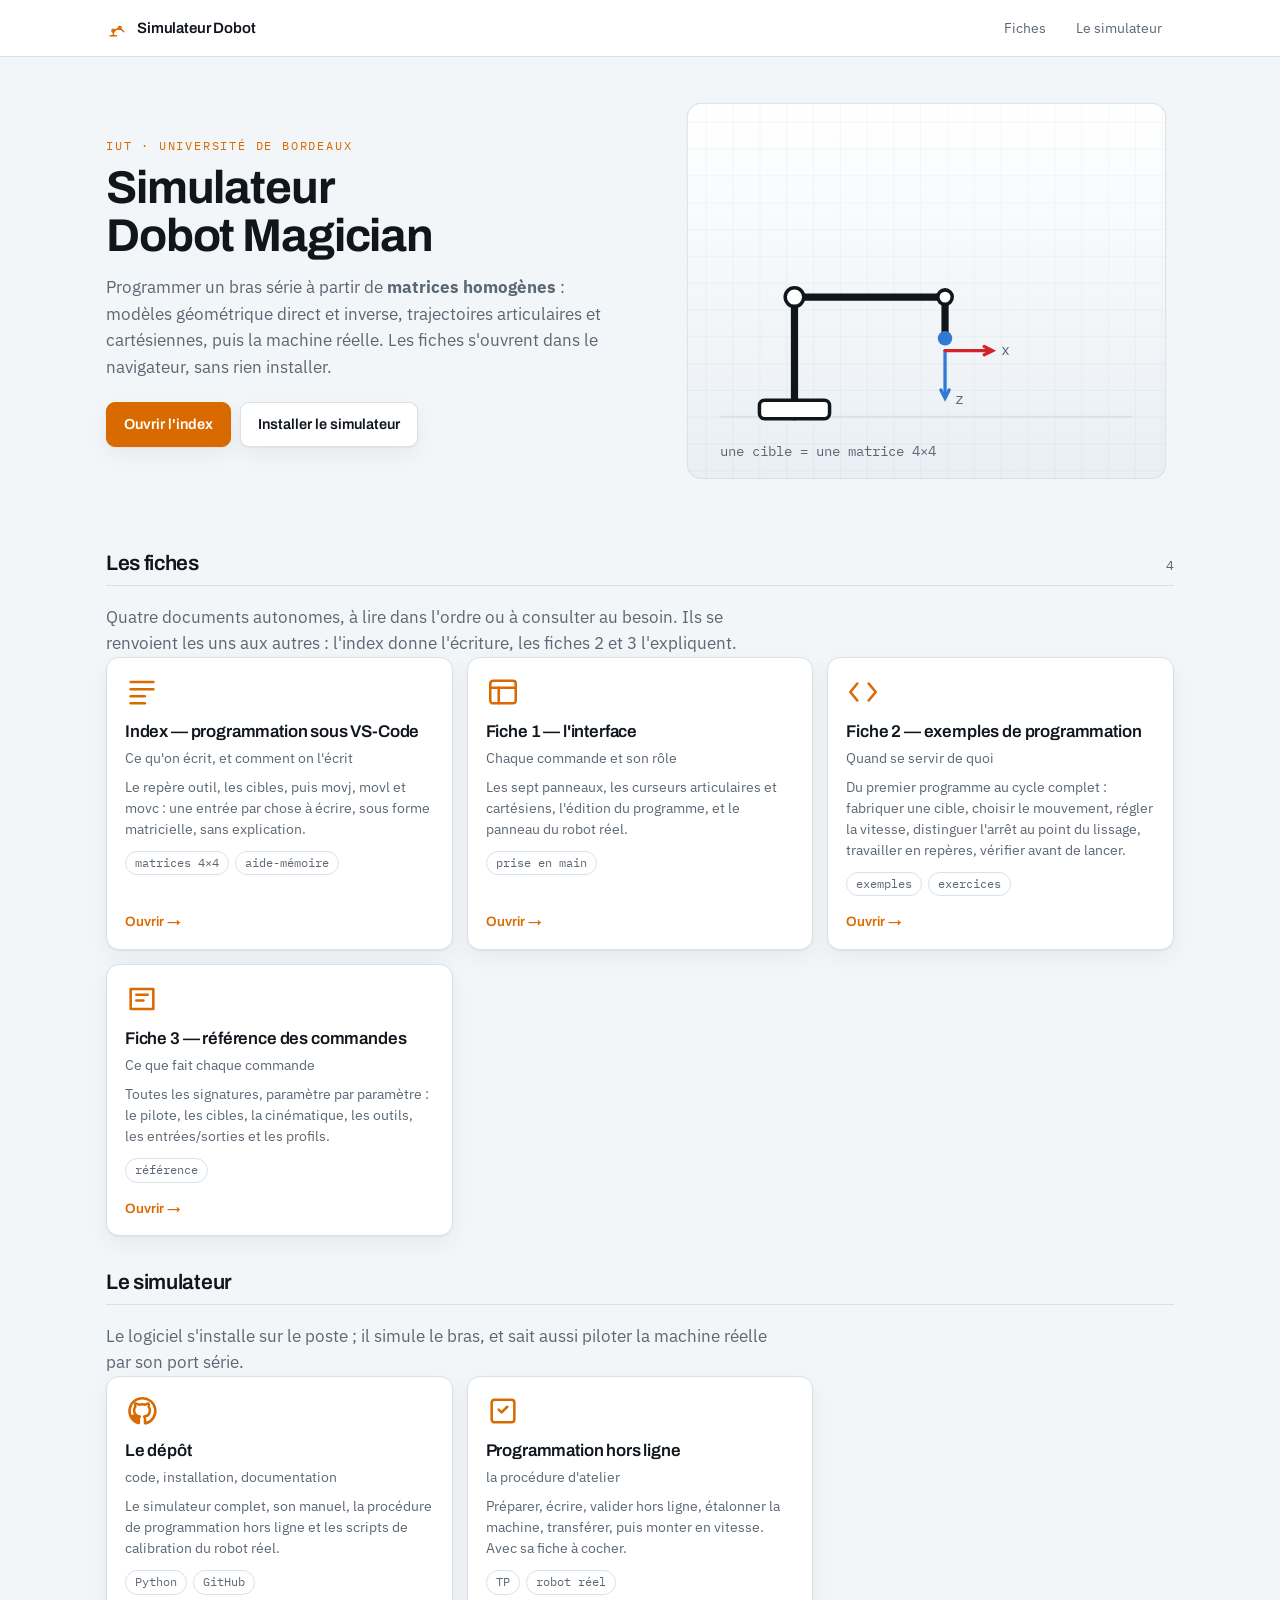
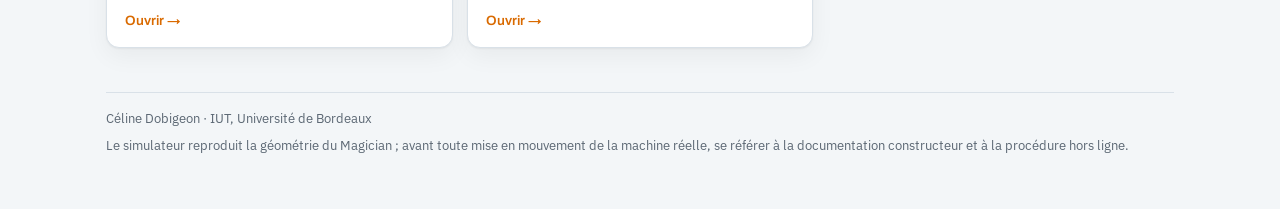
==== index.html @ f1d88297 "Site : page d'accueil pour publier les fiches, a la maniere de robotique Les fiches sont dans le dep" ====
<!DOCTYPE html>
<html lang="fr">
<head>
<meta charset="utf-8">
<meta name="viewport" content="width=device-width, initial-scale=1">
<title>Simulateur Dobot Magician &mdash; fiches et ressources</title>
<meta name="description" content="Fiches du simulateur Dobot Magician : interface, programmation sous VS-Code, reference des commandes. IUT, universite de Bordeaux.">
<link rel="icon" href="data:image/svg+xml,%3Csvg xmlns='http://www.w3.org/2000/svg' viewBox='0 0 100 100'%3E%3Ctext y='.9em' font-size='90'%3E%F0%9F%A6%BE%3C/text%3E%3C/svg%3E">
<link rel="preconnect" href="https://fonts.gstatic.com" crossorigin>
<link rel="stylesheet" href="https://fonts.googleapis.com/css2?family=Archivo:wght@500;600;700&family=IBM+Plex+Mono:wght@400;500&family=IBM+Plex+Sans:wght@400;500;600&display=swap">
<link rel="stylesheet" href="assets/site.css">
<style>
/* Les boutons de l'accueil : memes valeurs que sur le site « robotique »,
   ou ils vivent aussi dans la page et non dans la feuille commune. */
.cta{display:flex;flex-wrap:wrap;gap:9px;margin-top:22px}
.cta a{text-decoration:none;font-family:Archivo,sans-serif;font-weight:600;font-size:14.5px;
  padding:10px 17px;border-radius:9px;border:1px solid var(--line);background:var(--surface);
  color:var(--ink);box-shadow:var(--shadow)}
.cta a.primary{background:var(--accent);border-color:var(--accent);color:#fff}
.cta a:hover{border-color:var(--muted)}
.cta a.primary:hover{filter:brightness(1.06);border-color:var(--accent)}
.cta a:focus-visible{outline:2px solid var(--accent);outline-offset:2px}

/* Le bras de l'accueil, a la posture d'equerre : bras arriere vertical,
   avant-bras horizontal. C'est la reference du recalage, et elle se
   reconnait d'un coup d'oeil. */
.tcp-halo{animation:pulseHalo 2.6s ease-in-out infinite}
@keyframes pulseHalo{0%,100%{opacity:.18;r:7}50%{opacity:.45;r:13}}
</style>
</head>
<body>

<div class="top">
  <div class="in">
    <a class="mark" href="index.html">
      <svg viewBox="0 0 48 48" fill="none" stroke="currentColor" stroke-width="3"
           stroke-linecap="round" stroke-linejoin="round" aria-hidden="true">
        <path d="M9 41h14"/><path d="M16 41V30"/><path d="M16 30 L30 24"/>
        <path d="M30 24 L39 32"/><circle cx="16" cy="30" r="3.2"/>
        <circle cx="30" cy="24" r="3.2"/>
      </svg>
      Simulateur Dobot
    </a>
    <nav>
      <a href="#fiches">Fiches</a>
      <a href="#simulateur">Le simulateur</a>
    </nav>
  </div>
</div>

<div class="wrap">

  <header class="hero">
    <div>
      <p class="eyebrow">IUT &middot; Universit&eacute; de Bordeaux</p>
      <h1>Simulateur Dobot Magician</h1>
      <p class="lede">Programmer un bras s&eacute;rie &agrave; partir de
        <strong>matrices homog&egrave;nes</strong>&nbsp;: mod&egrave;les g&eacute;om&eacute;trique direct
        et inverse, trajectoires articulaires et cart&eacute;siennes, puis la machine
        r&eacute;elle. Les fiches s'ouvrent dans le navigateur, sans rien installer.</p>
      <div class="cta">
        <a class="primary" href="fiches/fiche_index.html">Ouvrir l'index</a>
        <a href="#simulateur">Installer le simulateur</a>
      </div>
    </div>
    <div class="hero-art">
      <svg viewBox="0 0 480 380" role="img"
           aria-label="Vue de cote du Dobot Magician : socle, bras arriere, avant-bras et outil, avec le triedre de la cible sous la pointe.">
        <defs>
          <pattern id="grille" width="26" height="26" patternUnits="userSpaceOnUse">
            <path d="M26 0H0V26" fill="none" stroke="currentColor" stroke-width="1" opacity=".07"/>
          </pattern>
          <linearGradient id="fond" x1="0" y1="0" x2="0" y2="1">
            <stop offset="0" stop-color="var(--surface)"/>
            <stop offset="1" stop-color="var(--surface-2)"/>
          </linearGradient>
        </defs>
        <rect x="8" y="8" width="464" height="364" rx="14" fill="url(#fond)" stroke="var(--line)"/>
        <rect x="8" y="8" width="464" height="364" rx="14" fill="url(#grille)" stroke="none"/>

        <!-- plan de pose -->
        <line x1="40" y1="312" x2="440" y2="312" stroke="var(--line)" stroke-width="2"/>

        <!-- le bras, pose d'equerre : bras arriere vertical, avant-bras horizontal -->
        <g fill="none" stroke="var(--ink)" stroke-width="7"
           stroke-linecap="round" stroke-linejoin="round">
          <path d="M112 312 L112 196"/>
          <path d="M112 196 L258 196"/>
          <path d="M258 196 L258 236"/>
        </g>
        <rect x="78" y="296" width="68" height="18" rx="5"
              fill="var(--surface)" stroke="var(--ink)" stroke-width="3.4"/>
        <circle cx="112" cy="196" r="9" fill="var(--surface)" stroke="var(--ink)" stroke-width="3.4"/>
        <circle cx="258" cy="196" r="7" fill="var(--surface)" stroke="var(--ink)" stroke-width="3.4"/>
        <circle class="tcp-halo" cx="258" cy="236" r="7" fill="var(--blue)"/>

        <!-- le triedre de la cible : z vers le BAS, direction d'approche -->
        <g stroke-width="3.2" stroke-linecap="round">
          <line x1="258" y1="248" x2="258" y2="292" stroke="var(--blue)"/>
          <path d="M254 286 L258 294 L262 286" fill="none" stroke="var(--blue)"/>
          <line x1="258" y1="248" x2="302" y2="248" stroke="var(--red)"/>
          <path d="M296 244 L304 248 L296 252" fill="none" stroke="var(--red)"/>
        </g>
        <text x="312" y="252" font-family="IBM Plex Mono, monospace" font-size="15"
              fill="var(--muted)">x</text>
        <text x="268" y="300" font-family="IBM Plex Mono, monospace" font-size="15"
              fill="var(--muted)">z</text>
        <text x="40" y="350" font-family="IBM Plex Mono, monospace" font-size="14"
              fill="var(--muted)">une cible = une matrice 4&#215;4</text>
      </svg>
    </div>
  </header>

  <section id="fiches">
    <div class="sec-hd">
      <h2>Les fiches</h2>
      <span class="n">4</span>
    </div>
    <p class="lede" style="max-width:68ch">Quatre documents autonomes, &agrave; lire dans
      l'ordre ou &agrave; consulter au besoin. Ils se renvoient les uns aux autres&nbsp;:
      l'index donne l'&eacute;criture, les fiches&nbsp;2 et&nbsp;3 l'expliquent.</p>

    <div class="grid">

      <a class="card" href="fiches/fiche_index.html">
        <span class="ic">
          <svg viewBox="0 0 24 24" fill="none" stroke="currentColor" stroke-width="1.8"
               stroke-linecap="round" stroke-linejoin="round" aria-hidden="true">
            <path d="M4 5h16"/><path d="M4 10h16"/><path d="M4 15h10"/><path d="M4 20h10"/>
          </svg>
        </span>
        <h3>Index &mdash; programmation sous VS-Code</h3>
        <p class="sub">Ce qu'on &eacute;crit, et comment on l'&eacute;crit</p>
        <p>Le rep&egrave;re outil, les cibles, puis movj, movl et movc&nbsp;: une entr&eacute;e
          par chose &agrave; &eacute;crire, sous forme matricielle, sans explication.</p>
        <div class="tags"><span>matrices 4&#215;4</span><span>aide-m&eacute;moire</span></div>
        <span class="go">Ouvrir <em>&rarr;</em></span>
      </a>

      <a class="card" href="fiches/fiche_interface.html">
        <span class="ic">
          <svg viewBox="0 0 24 24" fill="none" stroke="currentColor" stroke-width="1.8"
               stroke-linecap="round" stroke-linejoin="round" aria-hidden="true">
            <rect x="3" y="4" width="18" height="16" rx="2"/><path d="M3 9h18"/><path d="M9 9v11"/>
          </svg>
        </span>
        <h3>Fiche 1 &mdash; l'interface</h3>
        <p class="sub">Chaque commande et son r&ocirc;le</p>
        <p>Les sept panneaux, les curseurs articulaires et cart&eacute;siens, l'&eacute;dition
          du programme, et le panneau du robot r&eacute;el.</p>
        <div class="tags"><span>prise en main</span></div>
        <span class="go">Ouvrir <em>&rarr;</em></span>
      </a>

      <a class="card" href="fiches/fiche_programmation.html">
        <span class="ic">
          <svg viewBox="0 0 24 24" fill="none" stroke="currentColor" stroke-width="1.8"
               stroke-linecap="round" stroke-linejoin="round" aria-hidden="true">
            <path d="M8 6 3 12l5 6"/><path d="m16 6 5 6-5 6"/>
          </svg>
        </span>
        <h3>Fiche 2 &mdash; exemples de programmation</h3>
        <p class="sub">Quand se servir de quoi</p>
        <p>Du premier programme au cycle complet&nbsp;: fabriquer une cible, choisir
          le mouvement, r&eacute;gler la vitesse, distinguer l'arr&ecirc;t au point du lissage,
          travailler en rep&egrave;res, v&eacute;rifier avant de lancer.</p>
        <div class="tags"><span>exemples</span><span>exercices</span></div>
        <span class="go">Ouvrir <em>&rarr;</em></span>
      </a>

      <a class="card" href="fiches/fiche_api.html">
        <span class="ic">
          <svg viewBox="0 0 24 24" fill="none" stroke="currentColor" stroke-width="1.8"
               stroke-linecap="round" stroke-linejoin="round" aria-hidden="true">
            <path d="M4 5h16v14H4z"/><path d="M8 9h8"/><path d="M8 13h5"/>
          </svg>
        </span>
        <h3>Fiche 3 &mdash; r&eacute;f&eacute;rence des commandes</h3>
        <p class="sub">Ce que fait chaque commande</p>
        <p>Toutes les signatures, param&egrave;tre par param&egrave;tre&nbsp;: le pilote, les
          cibles, la cin&eacute;matique, les outils, les entr&eacute;es/sorties et les profils.</p>
        <div class="tags"><span>r&eacute;f&eacute;rence</span></div>
        <span class="go">Ouvrir <em>&rarr;</em></span>
      </a>

    </div>
  </section>

  <section id="simulateur">
    <div class="sec-hd">
      <h2>Le simulateur</h2>
    </div>
    <p class="lede" style="max-width:68ch">Le logiciel s'installe sur le poste&nbsp;;
      il simule le bras, et sait aussi piloter la machine r&eacute;elle par son port
      s&eacute;rie.</p>

    <div class="grid">

      <a class="card" href="https://github.com/celdobigeon/dobot">
        <span class="ic">
          <svg viewBox="0 0 24 24" fill="none" stroke="currentColor" stroke-width="1.8"
               stroke-linecap="round" stroke-linejoin="round" aria-hidden="true">
            <path d="M12 3a9 9 0 0 0-2.8 17.5c.4.1.6-.2.6-.4v-1.6c-2.5.5-3-1.2-3-1.2-.4-1-1-1.3-1-1.3-.8-.6.1-.6.1-.6.9.1 1.4.9 1.4.9.8 1.4 2.1 1 2.6.8.1-.6.3-1 .6-1.2-2-.2-4.1-1-4.1-4.4 0-1 .3-1.8.9-2.4-.1-.3-.4-1.2.1-2.4 0 0 .7-.2 2.4.9a8.4 8.4 0 0 1 4.4 0c1.7-1.1 2.4-.9 2.4-.9.5 1.2.2 2.1.1 2.4.6.6.9 1.4.9 2.4 0 3.4-2.1 4.2-4.1 4.4.3.3.6.9.6 1.8v2.6c0 .2.2.5.6.4A9 9 0 0 0 12 3z"/>
          </svg>
        </span>
        <h3>Le d&eacute;p&ocirc;t</h3>
        <p class="sub">code, installation, documentation</p>
        <p>Le simulateur complet, son manuel, la proc&eacute;dure de programmation hors
          ligne et les scripts de calibration du robot r&eacute;el.</p>
        <div class="tags"><span>Python</span><span>GitHub</span></div>
        <span class="go">Ouvrir <em>&rarr;</em></span>
      </a>

      <a class="card" href="https://github.com/celdobigeon/dobot/blob/main/PROCEDURE_HORS_LIGNE.md">
        <span class="ic">
          <svg viewBox="0 0 24 24" fill="none" stroke="currentColor" stroke-width="1.8"
               stroke-linecap="round" stroke-linejoin="round" aria-hidden="true">
            <path d="M9 11l2 2 4-4"/><rect x="4" y="4" width="16" height="16" rx="2"/>
          </svg>
        </span>
        <h3>Programmation hors ligne</h3>
        <p class="sub">la proc&eacute;dure d'atelier</p>
        <p>Pr&eacute;parer, &eacute;crire, valider hors ligne, &eacute;talonner la machine, transf&eacute;rer,
          puis monter en vitesse. Avec sa fiche &agrave; cocher.</p>
        <div class="tags"><span>TP</span><span>robot r&eacute;el</span></div>
        <span class="go">Ouvrir <em>&rarr;</em></span>
      </a>

    </div>
  </section>

  <footer>
    <span>C&eacute;line Dobigeon &middot; IUT, Universit&eacute; de Bordeaux</span>
    <span>Le simulateur reproduit la g&eacute;om&eacute;trie du Magician&nbsp;; avant toute
      mise en mouvement de la machine r&eacute;elle, se r&eacute;f&eacute;rer &agrave; la documentation
      constructeur et &agrave; la proc&eacute;dure hors ligne.</span>
  </footer>

</div>
</body>
</html>
---- assets/site.css ----
/* ============================================================
   Simulateur Dobot Magician — feuille de style commune du site

   Reprise telle quelle du site « robotique » (celdobigeon.github.io/
   robotique) pour que les trois sites du cours se ressemblent. Toute
   retouche de fond gagne a etre reportee la-bas aussi.
   ============================================================ */
:root{
  --ground:#F3F6F8; --surface:#FFFFFF; --surface-2:#E9EFF4;
  --ink:#10161C; --muted:#5B6773; --line:#D9E1E8;
  --accent:#D96A00; --blue:#2F7BD4; --green:#17A05E; --amber:#C87E00; --red:#D2232A;
  --shadow:0 1px 2px rgba(16,22,28,.05),0 8px 24px rgba(16,22,28,.05);
  --shadow-lift:0 2px 4px rgba(16,22,28,.06),0 14px 34px rgba(16,22,28,.10);
}
@media (prefers-color-scheme:dark){
  :root:not([data-theme="light"]){
    --ground:#0D1218; --surface:#151B22; --surface-2:#1D242D;
    --ink:#E8EDF2; --muted:#94A1AE; --line:#29323C;
    --accent:#FF8C22; --blue:#63A5EF; --green:#33C183; --amber:#F0A93B; --red:#F1564F;
    --shadow:0 1px 2px rgba(0,0,0,.4),0 10px 30px rgba(0,0,0,.35);
    --shadow-lift:0 2px 6px rgba(0,0,0,.45),0 18px 40px rgba(0,0,0,.45);
  }
}
:root[data-theme="dark"]{
  --ground:#0D1218; --surface:#151B22; --surface-2:#1D242D;
  --ink:#E8EDF2; --muted:#94A1AE; --line:#29323C;
  --accent:#FF8C22; --blue:#63A5EF; --green:#33C183; --amber:#F0A93B; --red:#F1564F;
  --shadow:0 1px 2px rgba(0,0,0,.4),0 10px 30px rgba(0,0,0,.35);
  --shadow-lift:0 2px 6px rgba(0,0,0,.45),0 18px 40px rgba(0,0,0,.45);
}

*{box-sizing:border-box}
[hidden]{display:none!important}
html{scroll-behavior:smooth}
body{margin:0;background:var(--ground);color:var(--ink);
  font-family:"IBM Plex Sans",-apple-system,Segoe UI,sans-serif;font-size:15.5px;line-height:1.6;
  -webkit-font-smoothing:antialiased}
a{color:inherit}
.wrap{max-width:1100px;margin:0 auto;padding-inline:16px;padding-block:0 52px}

/* ---------- bandeau supérieur ---------- */
.top{border-bottom:1px solid var(--line);background:var(--surface);
  position:sticky;top:0;z-index:10;backdrop-filter:saturate(1.2) blur(6px)}
.top .in{max-width:1100px;margin:0 auto;padding:11px 16px;display:flex;align-items:center;gap:14px}
.top .mark{display:flex;align-items:center;gap:9px;text-decoration:none;font-family:Archivo,sans-serif;
  font-weight:600;font-size:15px;letter-spacing:-.01em}
.top .mark svg{display:block;width:22px;height:22px;color:var(--accent)}
.top nav{margin-left:auto;display:flex;gap:6px}
.top nav a{text-decoration:none;font-size:14px;color:var(--muted);padding:6px 12px;border-radius:99px}
.top nav a:hover{color:var(--ink);background:var(--surface-2)}
.top nav a.on{color:var(--ink);background:var(--surface-2);font-weight:600}
.top nav a:focus-visible{outline:2px solid var(--accent);outline-offset:2px}

/* ---------- hero ---------- */
.hero{display:grid;grid-template-columns:minmax(0,1.05fr) minmax(0,.95fr);gap:26px;
  align-items:center;padding-block:38px 30px}
@media (max-width:820px){.hero{grid-template-columns:1fr;padding-block:28px 18px}}
.eyebrow{font-family:"IBM Plex Mono",monospace;font-size:12px;letter-spacing:.15em;
  text-transform:uppercase;color:var(--accent);margin:0 0 10px}
h1{font-family:Archivo,sans-serif;font-weight:700;font-size:clamp(30px,5.2vw,46px);line-height:1.04;
  letter-spacing:-.025em;margin:0;text-wrap:balance}
.lede{color:var(--muted);max-width:52ch;margin:14px 0 0;font-size:16.5px}
.hero-art{position:relative}
.hero-art svg{display:block;width:100%;height:auto}

/* ---------- sections ---------- */
section{padding-top:30px;scroll-margin-top:64px}
.sec-hd{display:flex;align-items:baseline;gap:12px;padding-bottom:4px;
  border-bottom:1px solid var(--line);margin-bottom:18px}
.sec-hd h2{font-family:Archivo,sans-serif;font-weight:600;font-size:21px;letter-spacing:-.015em;margin:0}
.sec-hd .n{font-family:"IBM Plex Mono",monospace;font-size:12.5px;color:var(--muted);
  margin-left:auto;white-space:nowrap}
.sec-hd p{margin:0;color:var(--muted);font-size:14px}

/* ---------- cartes ---------- */
.grid{display:grid;grid-template-columns:repeat(auto-fill,minmax(290px,1fr));gap:14px}
.card{position:relative;display:flex;flex-direction:column;gap:9px;text-decoration:none;
  background:var(--surface);border:1px solid var(--line);border-radius:13px;padding:17px 18px 16px;
  box-shadow:var(--shadow);overflow:hidden;
  transition:transform .16s ease,box-shadow .16s ease,border-color .16s ease}
.card::before{content:"";position:absolute;left:0;top:0;bottom:0;width:3px;background:var(--accent);
  opacity:0;transition:opacity .16s ease}
.card:hover{transform:translateY(-2px);box-shadow:var(--shadow-lift);border-color:var(--muted)}
.card:hover::before{opacity:1}
.card:focus-visible{outline:2px solid var(--accent);outline-offset:2px}
.card .ic{width:34px;height:34px;color:var(--accent)}
.card .ic svg{display:block;width:100%;height:100%}
.card h3{font-family:Archivo,sans-serif;font-weight:600;font-size:17px;margin:0;letter-spacing:-.01em}
.card .sub{color:var(--muted);font-size:13.5px;margin:-6px 0 0}
.card p{margin:0;font-size:14px;color:var(--muted);line-height:1.5}
.card .tags{display:flex;flex-wrap:wrap;gap:6px;margin-top:2px}
.card .tags span{font-size:11.5px;font-family:"IBM Plex Mono",monospace;color:var(--muted);
  border:1px solid var(--line);border-radius:99px;padding:2px 9px}
.card .go{margin-top:auto;padding-top:6px;font-size:13.5px;font-weight:600;color:var(--accent);
  font-family:Archivo,sans-serif}
.card .go em{font-style:normal;display:inline-block;transition:transform .16s ease}
.card:hover .go em{transform:translateX(4px)}

/* ---------- état vide ---------- */
.empty{border:1px dashed var(--line);border-radius:13px;padding:26px 22px;text-align:center;
  color:var(--muted);font-size:14.5px;background:var(--surface-2)}
.empty b{display:block;font-family:Archivo,sans-serif;font-weight:600;color:var(--ink);
  font-size:15.5px;margin-bottom:5px}

/* ---------- fil d'Ariane des pages internes ---------- */
.crumb{border-bottom:1px solid var(--line);background:var(--surface);font-size:14px}
.crumb .in{max-width:1180px;margin:0 auto;padding:9px 16px;display:flex;align-items:center;gap:8px;
  color:var(--muted)}
.crumb a{text-decoration:none;color:var(--muted);display:inline-flex;align-items:center;gap:7px}
.crumb a:hover{color:var(--ink)}
.crumb .sep{opacity:.5}
.crumb b{color:var(--ink);font-weight:600}

footer{margin-top:44px;padding-top:16px;border-top:1px solid var(--line);
  color:var(--muted);font-size:13px;display:flex;flex-wrap:wrap;gap:6px 18px}
footer a{color:var(--muted)}

@media (prefers-reduced-motion:reduce){
  *{animation:none!important;transition:none!important}
  html{scroll-behavior:auto}
}
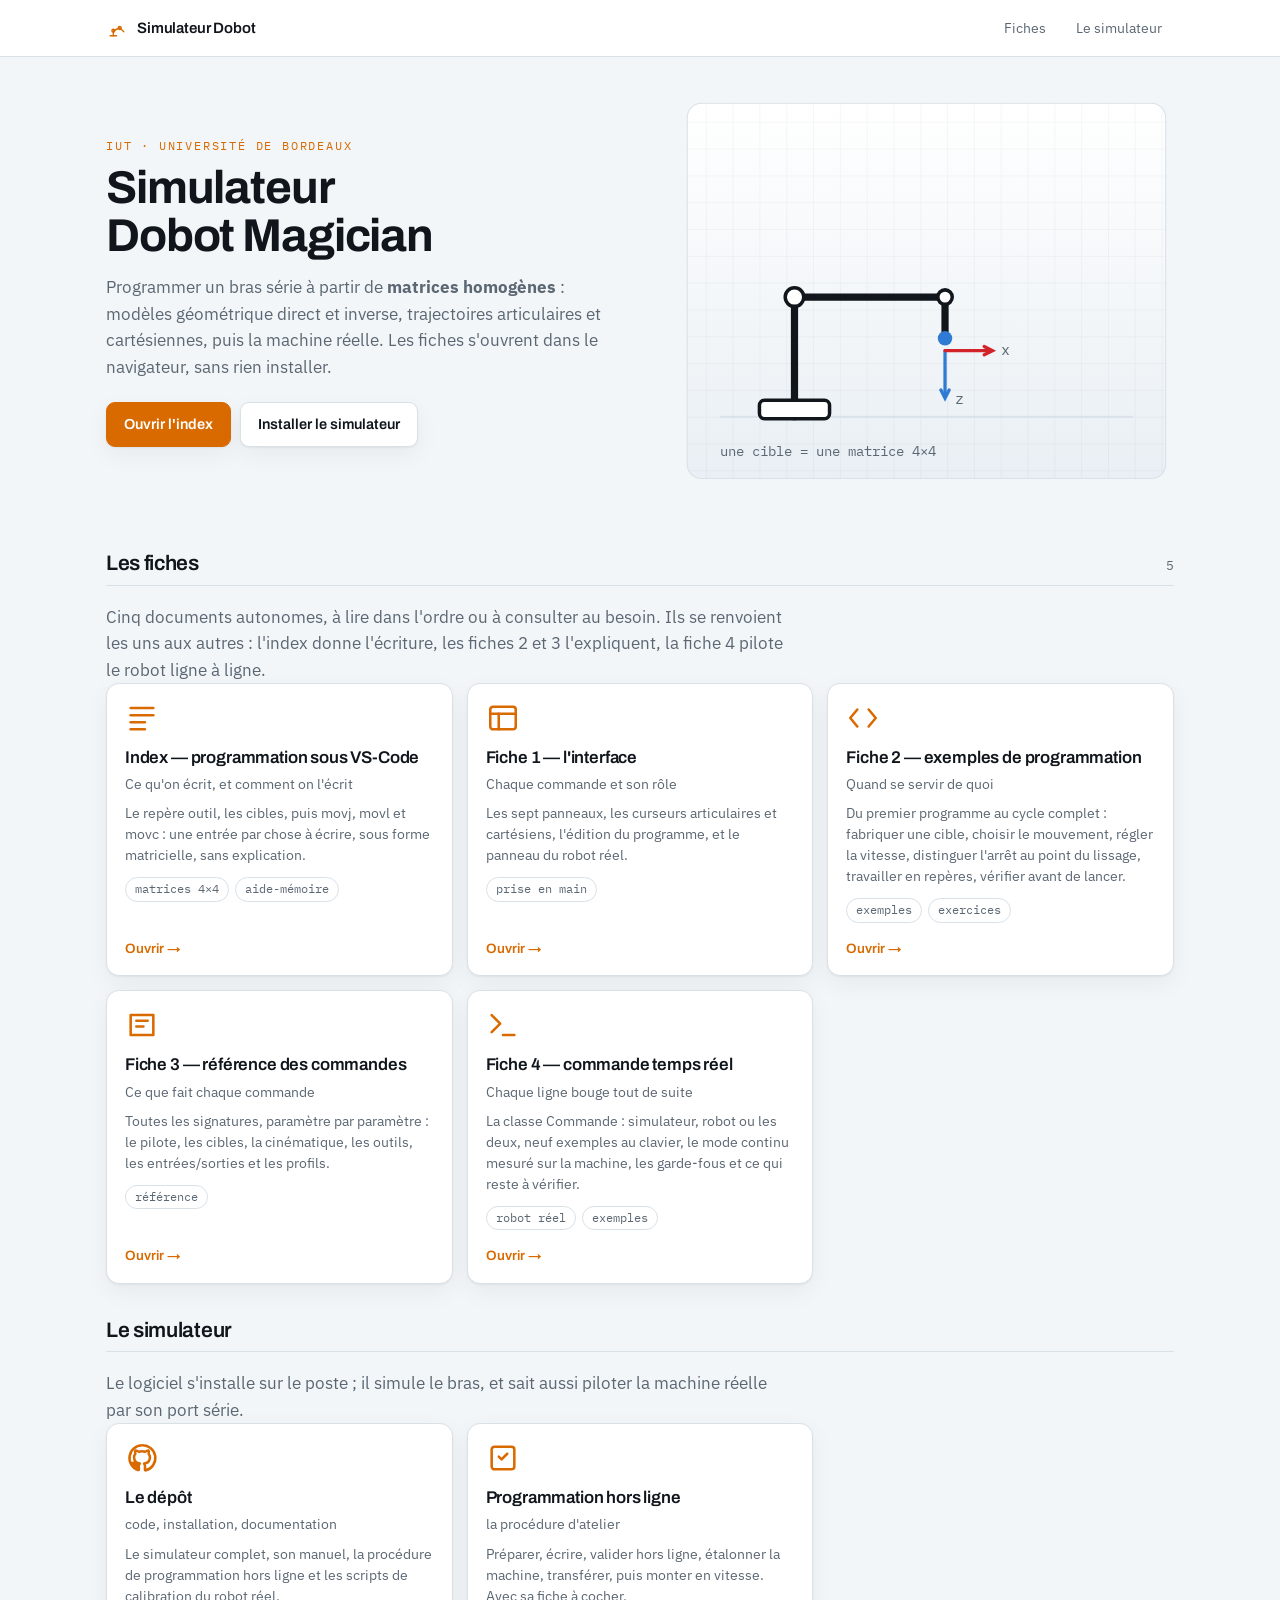
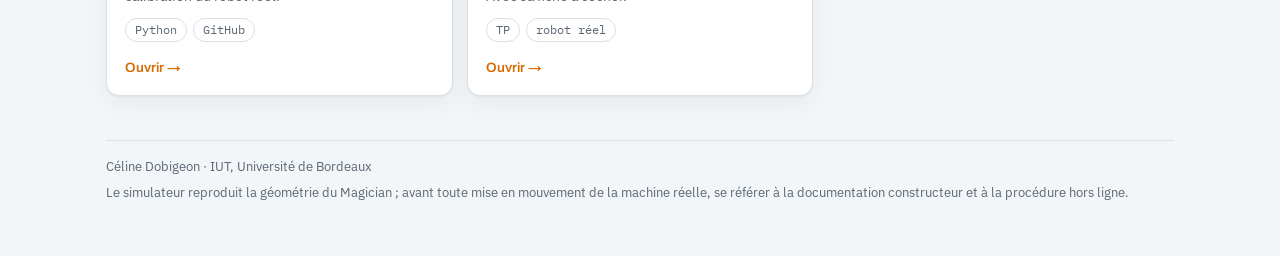
==== commit 43b16f2c: "Commande : pilotage temps reel, fiche 4, pompe, corrections Nouveau paradigme a cote de Pilote : dob" ====
--- a/index.html
+++ b/index.html
@@ -114,11 +114,12 @@
   <section id="fiches">
     <div class="sec-hd">
       <h2>Les fiches</h2>
-      <span class="n">4</span>
-    </div>
-    <p class="lede" style="max-width:68ch">Quatre documents autonomes, &agrave; lire dans
+      <span class="n">5</span>
+    </div>
+    <p class="lede" style="max-width:68ch">Cinq documents autonomes, &agrave; lire dans
       l'ordre ou &agrave; consulter au besoin. Ils se renvoient les uns aux autres&nbsp;:
-      l'index donne l'&eacute;criture, les fiches&nbsp;2 et&nbsp;3 l'expliquent.</p>
+      l'index donne l'&eacute;criture, les fiches&nbsp;2 et&nbsp;3 l'expliquent, la
+      fiche&nbsp;4 pilote le robot ligne &agrave; ligne.</p>
 
     <div class="grid">
 
@@ -183,6 +184,22 @@
         <span class="go">Ouvrir <em>&rarr;</em></span>
       </a>
 
+      <a class="card" href="fiches/fiche_commande.html">
+        <span class="ic">
+          <svg viewBox="0 0 24 24" fill="none" stroke="currentColor" stroke-width="1.8"
+               stroke-linecap="round" stroke-linejoin="round" aria-hidden="true">
+            <path d="M4 17l6-6-6-6"/><path d="M12 19h8"/>
+          </svg>
+        </span>
+        <h3>Fiche 4 &mdash; commande temps r&eacute;el</h3>
+        <p class="sub">Chaque ligne bouge tout de suite</p>
+        <p>La classe Commande&nbsp;: simulateur, robot ou les deux,
+          neuf exemples au clavier, le mode continu mesur&eacute; sur la machine, les
+          garde-fous et ce qui reste &agrave; v&eacute;rifier.</p>
+        <div class="tags"><span>robot r&eacute;el</span><span>exemples</span></div>
+        <span class="go">Ouvrir <em>&rarr;</em></span>
+      </a>
+
     </div>
   </section>
 
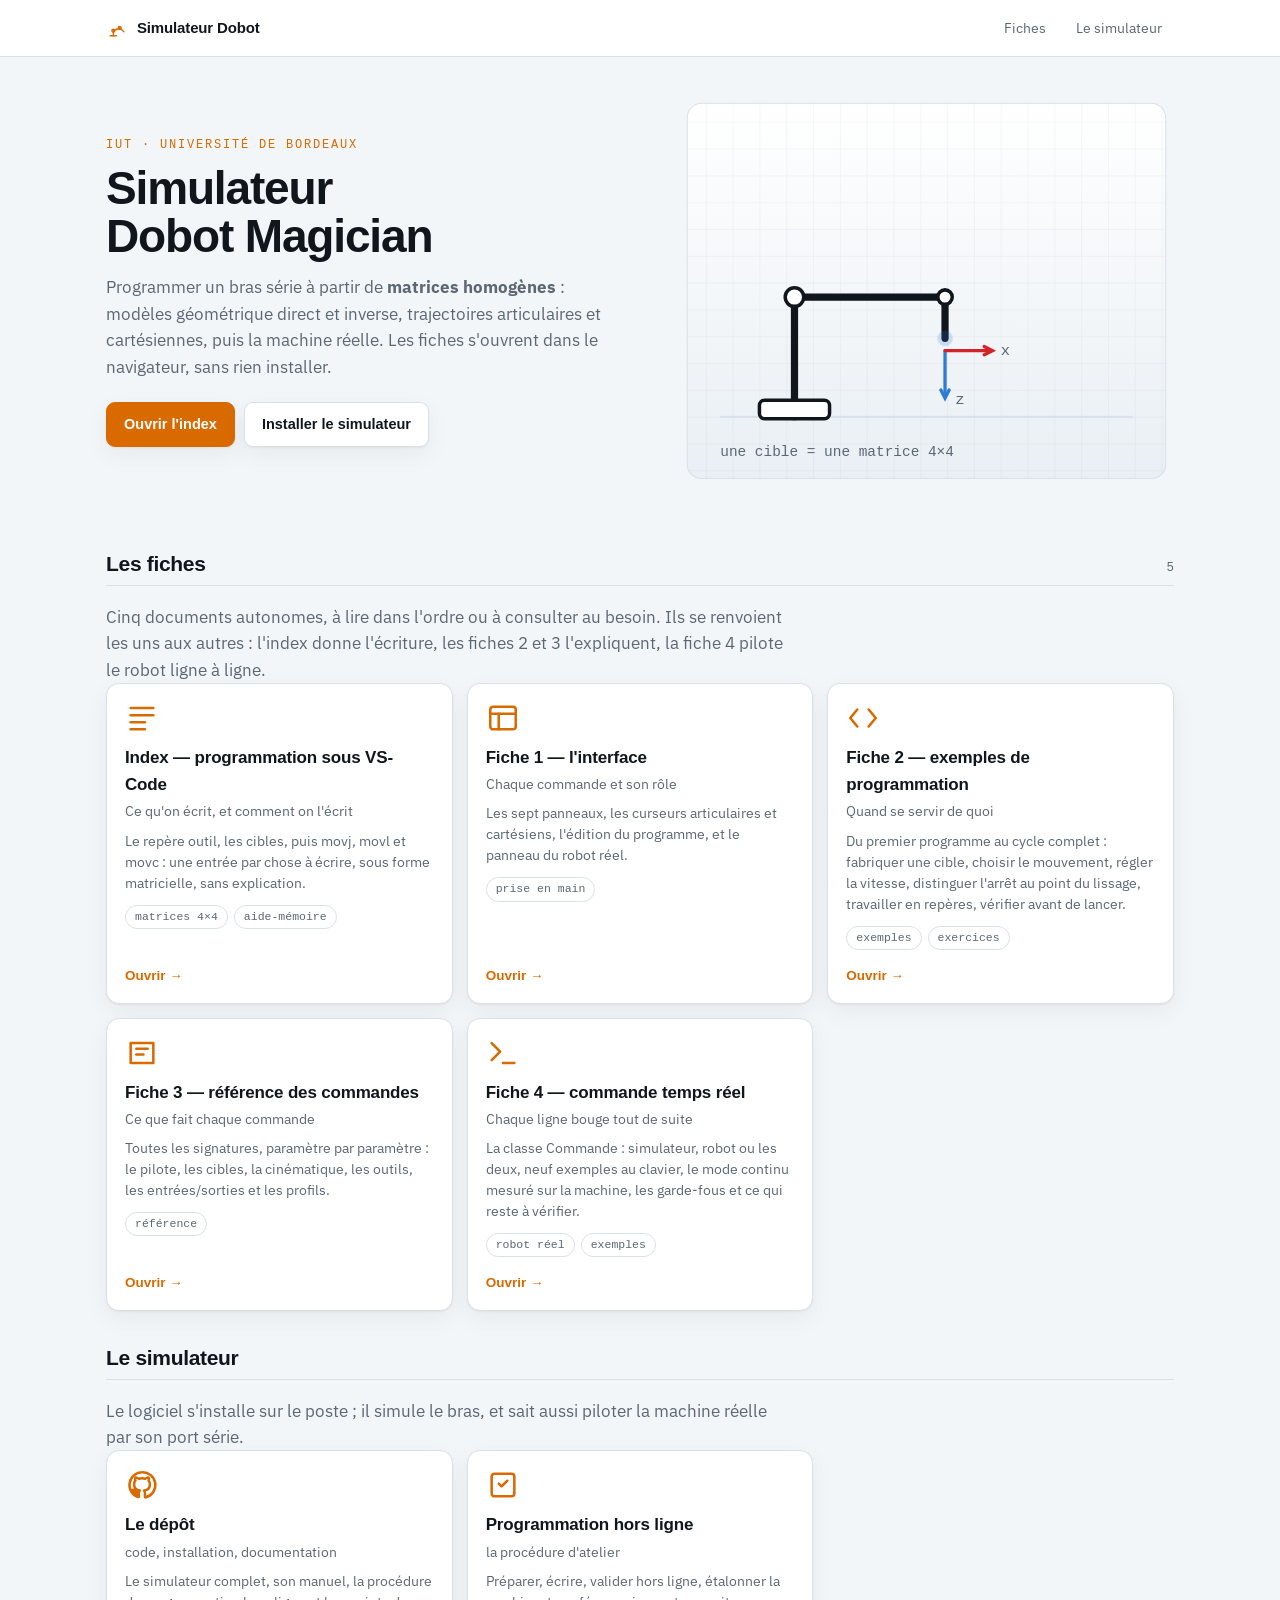
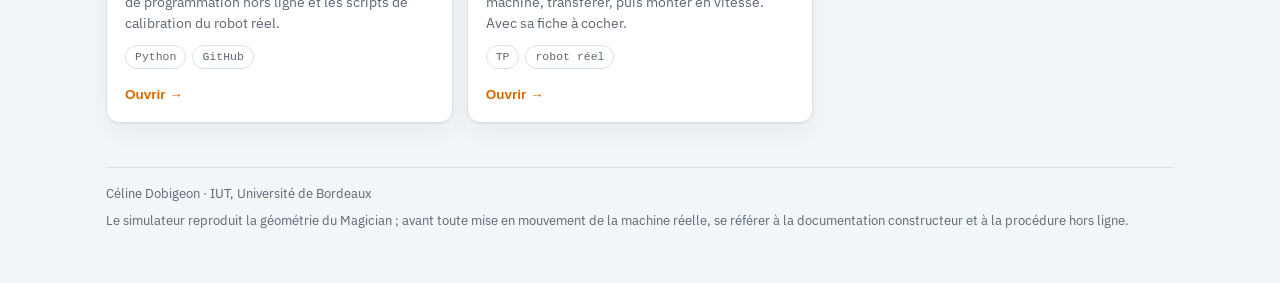
==== commit eb2062bd: "Deux dossiers : cellule/ pour les etudiants, atelier/ pour les pannes Le depot melangeait ce qu'on d" ====
--- a/index.html
+++ b/index.html
@@ -2,257 +2,15 @@
 <html lang="fr">
 <head>
 <meta charset="utf-8">
-<meta name="viewport" content="width=device-width, initial-scale=1">
-<title>Simulateur Dobot Magician &mdash; fiches et ressources</title>
-<meta name="description" content="Fiches du simulateur Dobot Magician : interface, programmation sous VS-Code, reference des commandes. IUT, universite de Bordeaux.">
-<link rel="icon" href="data:image/svg+xml,%3Csvg xmlns='http://www.w3.org/2000/svg' viewBox='0 0 100 100'%3E%3Ctext y='.9em' font-size='90'%3E%F0%9F%A6%BE%3C/text%3E%3C/svg%3E">
-<link rel="preconnect" href="https://fonts.gstatic.com" crossorigin>
-<link rel="stylesheet" href="https://fonts.googleapis.com/css2?family=Archivo:wght@500;600;700&family=IBM+Plex+Mono:wght@400;500&family=IBM+Plex+Sans:wght@400;500;600&display=swap">
-<link rel="stylesheet" href="assets/site.css">
-<style>
-/* Les boutons de l'accueil : memes valeurs que sur le site « robotique »,
-   ou ils vivent aussi dans la page et non dans la feuille commune. */
-.cta{display:flex;flex-wrap:wrap;gap:9px;margin-top:22px}
-.cta a{text-decoration:none;font-family:Archivo,sans-serif;font-weight:600;font-size:14.5px;
-  padding:10px 17px;border-radius:9px;border:1px solid var(--line);background:var(--surface);
-  color:var(--ink);box-shadow:var(--shadow)}
-.cta a.primary{background:var(--accent);border-color:var(--accent);color:#fff}
-.cta a:hover{border-color:var(--muted)}
-.cta a.primary:hover{filter:brightness(1.06);border-color:var(--accent)}
-.cta a:focus-visible{outline:2px solid var(--accent);outline-offset:2px}
-
-/* Le bras de l'accueil, a la posture d'equerre : bras arriere vertical,
-   avant-bras horizontal. C'est la reference du recalage, et elle se
-   reconnait d'un coup d'oeil. */
-.tcp-halo{animation:pulseHalo 2.6s ease-in-out infinite}
-@keyframes pulseHalo{0%,100%{opacity:.18;r:7}50%{opacity:.45;r:13}}
-</style>
+<title>Simulateur Dobot Magician</title>
+<!-- Les fiches ont suivi le reste dans cellule/, le 31/10/2026, quand le
+     depot a ete range en deux dossiers. Cette page ne reste ici que pour
+     qu'une adresse deja publiee continue de fonctionner. -->
+<meta http-equiv="refresh" content="0; url=cellule/index.html">
+<link rel="canonical" href="cellule/index.html">
 </head>
 <body>
-
-<div class="top">
-  <div class="in">
-    <a class="mark" href="index.html">
-      <svg viewBox="0 0 48 48" fill="none" stroke="currentColor" stroke-width="3"
-           stroke-linecap="round" stroke-linejoin="round" aria-hidden="true">
-        <path d="M9 41h14"/><path d="M16 41V30"/><path d="M16 30 L30 24"/>
-        <path d="M30 24 L39 32"/><circle cx="16" cy="30" r="3.2"/>
-        <circle cx="30" cy="24" r="3.2"/>
-      </svg>
-      Simulateur Dobot
-    </a>
-    <nav>
-      <a href="#fiches">Fiches</a>
-      <a href="#simulateur">Le simulateur</a>
-    </nav>
-  </div>
-</div>
-
-<div class="wrap">
-
-  <header class="hero">
-    <div>
-      <p class="eyebrow">IUT &middot; Universit&eacute; de Bordeaux</p>
-      <h1>Simulateur Dobot Magician</h1>
-      <p class="lede">Programmer un bras s&eacute;rie &agrave; partir de
-        <strong>matrices homog&egrave;nes</strong>&nbsp;: mod&egrave;les g&eacute;om&eacute;trique direct
-        et inverse, trajectoires articulaires et cart&eacute;siennes, puis la machine
-        r&eacute;elle. Les fiches s'ouvrent dans le navigateur, sans rien installer.</p>
-      <div class="cta">
-        <a class="primary" href="fiches/fiche_index.html">Ouvrir l'index</a>
-        <a href="#simulateur">Installer le simulateur</a>
-      </div>
-    </div>
-    <div class="hero-art">
-      <svg viewBox="0 0 480 380" role="img"
-           aria-label="Vue de cote du Dobot Magician : socle, bras arriere, avant-bras et outil, avec le triedre de la cible sous la pointe.">
-        <defs>
-          <pattern id="grille" width="26" height="26" patternUnits="userSpaceOnUse">
-            <path d="M26 0H0V26" fill="none" stroke="currentColor" stroke-width="1" opacity=".07"/>
-          </pattern>
-          <linearGradient id="fond" x1="0" y1="0" x2="0" y2="1">
-            <stop offset="0" stop-color="var(--surface)"/>
-            <stop offset="1" stop-color="var(--surface-2)"/>
-          </linearGradient>
-        </defs>
-        <rect x="8" y="8" width="464" height="364" rx="14" fill="url(#fond)" stroke="var(--line)"/>
-        <rect x="8" y="8" width="464" height="364" rx="14" fill="url(#grille)" stroke="none"/>
-
-        <!-- plan de pose -->
-        <line x1="40" y1="312" x2="440" y2="312" stroke="var(--line)" stroke-width="2"/>
-
-        <!-- le bras, pose d'equerre : bras arriere vertical, avant-bras horizontal -->
-        <g fill="none" stroke="var(--ink)" stroke-width="7"
-           stroke-linecap="round" stroke-linejoin="round">
-          <path d="M112 312 L112 196"/>
-          <path d="M112 196 L258 196"/>
-          <path d="M258 196 L258 236"/>
-        </g>
-        <rect x="78" y="296" width="68" height="18" rx="5"
-              fill="var(--surface)" stroke="var(--ink)" stroke-width="3.4"/>
-        <circle cx="112" cy="196" r="9" fill="var(--surface)" stroke="var(--ink)" stroke-width="3.4"/>
-        <circle cx="258" cy="196" r="7" fill="var(--surface)" stroke="var(--ink)" stroke-width="3.4"/>
-        <circle class="tcp-halo" cx="258" cy="236" r="7" fill="var(--blue)"/>
-
-        <!-- le triedre de la cible : z vers le BAS, direction d'approche -->
-        <g stroke-width="3.2" stroke-linecap="round">
-          <line x1="258" y1="248" x2="258" y2="292" stroke="var(--blue)"/>
-          <path d="M254 286 L258 294 L262 286" fill="none" stroke="var(--blue)"/>
-          <line x1="258" y1="248" x2="302" y2="248" stroke="var(--red)"/>
-          <path d="M296 244 L304 248 L296 252" fill="none" stroke="var(--red)"/>
-        </g>
-        <text x="312" y="252" font-family="IBM Plex Mono, monospace" font-size="15"
-              fill="var(--muted)">x</text>
-        <text x="268" y="300" font-family="IBM Plex Mono, monospace" font-size="15"
-              fill="var(--muted)">z</text>
-        <text x="40" y="350" font-family="IBM Plex Mono, monospace" font-size="14"
-              fill="var(--muted)">une cible = une matrice 4&#215;4</text>
-      </svg>
-    </div>
-  </header>
-
-  <section id="fiches">
-    <div class="sec-hd">
-      <h2>Les fiches</h2>
-      <span class="n">5</span>
-    </div>
-    <p class="lede" style="max-width:68ch">Cinq documents autonomes, &agrave; lire dans
-      l'ordre ou &agrave; consulter au besoin. Ils se renvoient les uns aux autres&nbsp;:
-      l'index donne l'&eacute;criture, les fiches&nbsp;2 et&nbsp;3 l'expliquent, la
-      fiche&nbsp;4 pilote le robot ligne &agrave; ligne.</p>
-
-    <div class="grid">
-
-      <a class="card" href="fiches/fiche_index.html">
-        <span class="ic">
-          <svg viewBox="0 0 24 24" fill="none" stroke="currentColor" stroke-width="1.8"
-               stroke-linecap="round" stroke-linejoin="round" aria-hidden="true">
-            <path d="M4 5h16"/><path d="M4 10h16"/><path d="M4 15h10"/><path d="M4 20h10"/>
-          </svg>
-        </span>
-        <h3>Index &mdash; programmation sous VS-Code</h3>
-        <p class="sub">Ce qu'on &eacute;crit, et comment on l'&eacute;crit</p>
-        <p>Le rep&egrave;re outil, les cibles, puis movj, movl et movc&nbsp;: une entr&eacute;e
-          par chose &agrave; &eacute;crire, sous forme matricielle, sans explication.</p>
-        <div class="tags"><span>matrices 4&#215;4</span><span>aide-m&eacute;moire</span></div>
-        <span class="go">Ouvrir <em>&rarr;</em></span>
-      </a>
-
-      <a class="card" href="fiches/fiche_interface.html">
-        <span class="ic">
-          <svg viewBox="0 0 24 24" fill="none" stroke="currentColor" stroke-width="1.8"
-               stroke-linecap="round" stroke-linejoin="round" aria-hidden="true">
-            <rect x="3" y="4" width="18" height="16" rx="2"/><path d="M3 9h18"/><path d="M9 9v11"/>
-          </svg>
-        </span>
-        <h3>Fiche 1 &mdash; l'interface</h3>
-        <p class="sub">Chaque commande et son r&ocirc;le</p>
-        <p>Les sept panneaux, les curseurs articulaires et cart&eacute;siens, l'&eacute;dition
-          du programme, et le panneau du robot r&eacute;el.</p>
-        <div class="tags"><span>prise en main</span></div>
-        <span class="go">Ouvrir <em>&rarr;</em></span>
-      </a>
-
-      <a class="card" href="fiches/fiche_programmation.html">
-        <span class="ic">
-          <svg viewBox="0 0 24 24" fill="none" stroke="currentColor" stroke-width="1.8"
-               stroke-linecap="round" stroke-linejoin="round" aria-hidden="true">
-            <path d="M8 6 3 12l5 6"/><path d="m16 6 5 6-5 6"/>
-          </svg>
-        </span>
-        <h3>Fiche 2 &mdash; exemples de programmation</h3>
-        <p class="sub">Quand se servir de quoi</p>
-        <p>Du premier programme au cycle complet&nbsp;: fabriquer une cible, choisir
-          le mouvement, r&eacute;gler la vitesse, distinguer l'arr&ecirc;t au point du lissage,
-          travailler en rep&egrave;res, v&eacute;rifier avant de lancer.</p>
-        <div class="tags"><span>exemples</span><span>exercices</span></div>
-        <span class="go">Ouvrir <em>&rarr;</em></span>
-      </a>
-
-      <a class="card" href="fiches/fiche_api.html">
-        <span class="ic">
-          <svg viewBox="0 0 24 24" fill="none" stroke="currentColor" stroke-width="1.8"
-               stroke-linecap="round" stroke-linejoin="round" aria-hidden="true">
-            <path d="M4 5h16v14H4z"/><path d="M8 9h8"/><path d="M8 13h5"/>
-          </svg>
-        </span>
-        <h3>Fiche 3 &mdash; r&eacute;f&eacute;rence des commandes</h3>
-        <p class="sub">Ce que fait chaque commande</p>
-        <p>Toutes les signatures, param&egrave;tre par param&egrave;tre&nbsp;: le pilote, les
-          cibles, la cin&eacute;matique, les outils, les entr&eacute;es/sorties et les profils.</p>
-        <div class="tags"><span>r&eacute;f&eacute;rence</span></div>
-        <span class="go">Ouvrir <em>&rarr;</em></span>
-      </a>
-
-      <a class="card" href="fiches/fiche_commande.html">
-        <span class="ic">
-          <svg viewBox="0 0 24 24" fill="none" stroke="currentColor" stroke-width="1.8"
-               stroke-linecap="round" stroke-linejoin="round" aria-hidden="true">
-            <path d="M4 17l6-6-6-6"/><path d="M12 19h8"/>
-          </svg>
-        </span>
-        <h3>Fiche 4 &mdash; commande temps r&eacute;el</h3>
-        <p class="sub">Chaque ligne bouge tout de suite</p>
-        <p>La classe Commande&nbsp;: simulateur, robot ou les deux,
-          neuf exemples au clavier, le mode continu mesur&eacute; sur la machine, les
-          garde-fous et ce qui reste &agrave; v&eacute;rifier.</p>
-        <div class="tags"><span>robot r&eacute;el</span><span>exemples</span></div>
-        <span class="go">Ouvrir <em>&rarr;</em></span>
-      </a>
-
-    </div>
-  </section>
-
-  <section id="simulateur">
-    <div class="sec-hd">
-      <h2>Le simulateur</h2>
-    </div>
-    <p class="lede" style="max-width:68ch">Le logiciel s'installe sur le poste&nbsp;;
-      il simule le bras, et sait aussi piloter la machine r&eacute;elle par son port
-      s&eacute;rie.</p>
-
-    <div class="grid">
-
-      <a class="card" href="https://github.com/celdobigeon/dobot">
-        <span class="ic">
-          <svg viewBox="0 0 24 24" fill="none" stroke="currentColor" stroke-width="1.8"
-               stroke-linecap="round" stroke-linejoin="round" aria-hidden="true">
-            <path d="M12 3a9 9 0 0 0-2.8 17.5c.4.1.6-.2.6-.4v-1.6c-2.5.5-3-1.2-3-1.2-.4-1-1-1.3-1-1.3-.8-.6.1-.6.1-.6.9.1 1.4.9 1.4.9.8 1.4 2.1 1 2.6.8.1-.6.3-1 .6-1.2-2-.2-4.1-1-4.1-4.4 0-1 .3-1.8.9-2.4-.1-.3-.4-1.2.1-2.4 0 0 .7-.2 2.4.9a8.4 8.4 0 0 1 4.4 0c1.7-1.1 2.4-.9 2.4-.9.5 1.2.2 2.1.1 2.4.6.6.9 1.4.9 2.4 0 3.4-2.1 4.2-4.1 4.4.3.3.6.9.6 1.8v2.6c0 .2.2.5.6.4A9 9 0 0 0 12 3z"/>
-          </svg>
-        </span>
-        <h3>Le d&eacute;p&ocirc;t</h3>
-        <p class="sub">code, installation, documentation</p>
-        <p>Le simulateur complet, son manuel, la proc&eacute;dure de programmation hors
-          ligne et les scripts de calibration du robot r&eacute;el.</p>
-        <div class="tags"><span>Python</span><span>GitHub</span></div>
-        <span class="go">Ouvrir <em>&rarr;</em></span>
-      </a>
-
-      <a class="card" href="https://github.com/celdobigeon/dobot/blob/main/PROCEDURE_HORS_LIGNE.md">
-        <span class="ic">
-          <svg viewBox="0 0 24 24" fill="none" stroke="currentColor" stroke-width="1.8"
-               stroke-linecap="round" stroke-linejoin="round" aria-hidden="true">
-            <path d="M9 11l2 2 4-4"/><rect x="4" y="4" width="16" height="16" rx="2"/>
-          </svg>
-        </span>
-        <h3>Programmation hors ligne</h3>
-        <p class="sub">la proc&eacute;dure d'atelier</p>
-        <p>Pr&eacute;parer, &eacute;crire, valider hors ligne, &eacute;talonner la machine, transf&eacute;rer,
-          puis monter en vitesse. Avec sa fiche &agrave; cocher.</p>
-        <div class="tags"><span>TP</span><span>robot r&eacute;el</span></div>
-        <span class="go">Ouvrir <em>&rarr;</em></span>
-      </a>
-
-    </div>
-  </section>
-
-  <footer>
-    <span>C&eacute;line Dobigeon &middot; IUT, Universit&eacute; de Bordeaux</span>
-    <span>Le simulateur reproduit la g&eacute;om&eacute;trie du Magician&nbsp;; avant toute
-      mise en mouvement de la machine r&eacute;elle, se r&eacute;f&eacute;rer &agrave; la documentation
-      constructeur et &agrave; la proc&eacute;dure hors ligne.</span>
-  </footer>
-
-</div>
+<p>Les fiches du simulateur sont désormais dans
+<a href="cellule/index.html">cellule/index.html</a>.</p>
 </body>
 </html>
